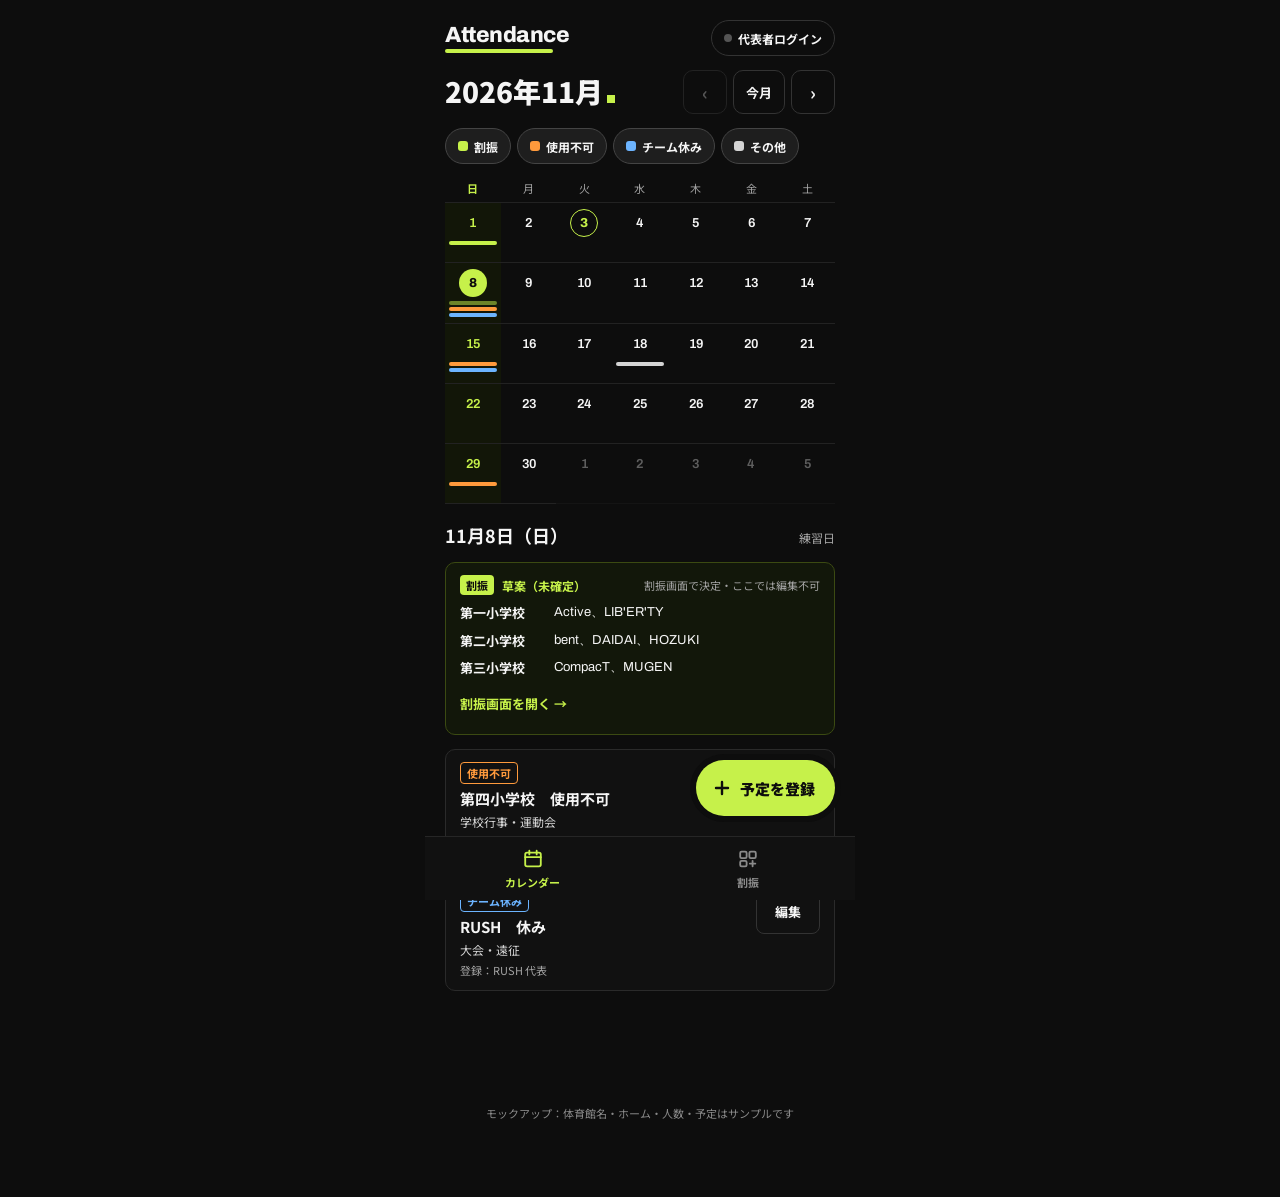
==== docs/index.html @ ad2230e7 "画面(docs/）の初版: カレンダー・割振をモックアップどおりに実装し、CSS/JS を分割 - index.html / assets/style.css / assets/app.js に分割 " ====
<!doctype html>
<html lang="ja">
<head>
<meta charset="utf-8">
<meta name="viewport" content="width=device-width, initial-scale=1, viewport-fit=cover">
<title>Attendance（カレンダー・割振）</title>
<link rel="preconnect" href="https://fonts.googleapis.com">
<link href="https://fonts.googleapis.com/css2?family=Archivo:wght@600;800&family=Noto+Sans+JP:wght@400;500;700;900&display=swap" rel="stylesheet">
<link rel="stylesheet" href="assets/style.css">
</head>
<body>
<div class="app" id="app"></div>

<script src="config.js"></script>
<script src="assets/app.js"></script>
</body>
</html>
---- docs/assets/style.css ----
:root{
    --bg:#0D0D0D; --ink:#F5F5F5; --sub:#D4D4D4; --muted:#A3A3A3; --dim:#8A8A8A; --line:#2A2A2A;
    --lime:#C6F14A; --lime-bg:#1A2008; --warn:#FF9A3C; --warn-soft:#FFB877; --warn-bg:#1C140B; --warn-line:#5C3A16;
    --blue:#6CB4FF; --grey:#D4D4D4;
    --tabbar:64px;
  }
  *{box-sizing:border-box}
  html,body{margin:0;background:var(--bg);color:var(--ink);font-family:'Noto Sans JP',sans-serif;-webkit-text-size-adjust:100%}
  body{display:flex;justify-content:center}
  button,input,select{font-family:inherit}
  button{-webkit-tap-highlight-color:transparent}
  .app{width:100%;max-width:430px;min-height:100vh;min-height:100dvh;position:relative;padding-bottom:calc(var(--tabbar) + env(safe-area-inset-bottom))}
  .en{font-family:'Archivo',sans-serif}

  /* header */
  .hdr{display:flex;align-items:center;justify-content:space-between;padding:20px 20px 0}
  .logo{display:flex;flex-direction:column;gap:2px}
  .logo b{font-family:'Archivo',sans-serif;font-weight:800;font-size:22px;letter-spacing:-.02em}
  .logo i{display:block;width:108px;height:4px;background:var(--lime);border-radius:2px}
  .who{display:flex;align-items:center;gap:6px;min-height:36px;padding:0 12px;border:1px solid #333;border-radius:18px;background:none;color:var(--ink);font-size:12px;font-weight:700;cursor:pointer}
  .who .dot{width:8px;height:8px;border-radius:50%;background:var(--lime)}
  .who.out .dot{background:#555}
  .pad{padding:14px 20px 24px;display:flex;flex-direction:column;gap:14px}
  h1{margin:0;font-size:28px;font-weight:900;line-height:1.2}
  h1::after{content:"";display:inline-block;width:8px;height:8px;background:var(--lime);margin-left:4px}
  .label{font-size:12px;color:var(--muted)}
  .toast{background:var(--lime-bg);border:1px solid var(--lime);border-radius:8px;padding:10px 12px;font-size:13px;color:var(--lime);font-weight:700}
  .notice{border:1px solid var(--line);border-radius:10px;padding:14px;font-size:13px;line-height:1.6;color:var(--sub);display:flex;flex-direction:column;gap:10px}

  /* tab bar */
  .tabbar{position:fixed;left:50%;transform:translateX(-50%);bottom:0;width:100%;max-width:430px;height:calc(var(--tabbar) + env(safe-area-inset-bottom));padding-bottom:env(safe-area-inset-bottom);background:#111;border-top:1px solid #262626;display:grid;grid-template-columns:1fr 1fr;z-index:5}
  .tab{background:none;border:0;color:var(--dim);display:flex;flex-direction:column;align-items:center;justify-content:center;gap:4px;font-size:11px;font-weight:700;cursor:pointer}
  .tab svg{width:22px;height:22px}
  .tab.on{color:var(--lime)}

  /* buttons */
  .btn{min-height:52px;border-radius:10px;font-weight:700;font-size:14px;cursor:pointer}
  .btn.primary{border:0;background:var(--lime);color:var(--bg);font-weight:900;font-size:15px}
  .btn.primary:disabled{background:#2A2A2A;color:#777;cursor:not-allowed}
  .btn.ghost{border:1px solid var(--ink);background:none;color:var(--ink)}
  .btn.quiet{border:1px solid #333;background:none;color:var(--sub)}
  .btn.danger{border:1px solid var(--warn);background:none;color:var(--warn)}
  .btn.danger-fill{border:0;background:var(--warn);color:var(--bg);font-weight:900}
  .row2{display:flex;gap:10px}
  .row2 .btn{flex:1}
  .bar{position:sticky;bottom:calc(var(--tabbar) + env(safe-area-inset-bottom));background:var(--bg);border-top:1px solid #262626;padding:12px 20px;display:flex;gap:10px;align-items:center;z-index:3}

  /* ===== calendar ===== */
  .monthrow{display:flex;align-items:center;justify-content:space-between}
  .navs{display:flex;gap:6px}
  .navs button{height:44px;min-width:44px;padding:0 12px;border:1px solid #333;border-radius:10px;background:none;color:var(--ink);font-size:13px;font-weight:700;cursor:pointer}
  .navs button.arrow{font-size:18px;padding:0}
  .navs button:disabled{border-color:#222;color:#555;cursor:not-allowed}
  .filters{display:flex;gap:6px;overflow-x:auto;padding-bottom:2px}
  .chip{flex:0 0 auto;display:flex;align-items:center;gap:6px;min-height:36px;padding:0 12px;border-radius:18px;font-size:12px;font-weight:700;cursor:pointer;background:#1E1E1E;border:1px solid #444;color:var(--ink)}
  .chip i{width:10px;height:10px;border-radius:3px}
  .chip.off{background:none;border:1px dashed #333;color:var(--dim)}
  .chip.off i{background:#444 !important}
  .wk{display:grid;grid-template-columns:repeat(7,minmax(0,1fr));text-align:center;font-size:11px;color:var(--muted)}
  .wk span:first-child{color:var(--lime);font-weight:700}
  .grid{display:grid;grid-template-columns:repeat(7,minmax(0,1fr));border-top:1px solid #222;margin-top:-8px}
  .day{display:flex;flex-direction:column;align-items:center;gap:4px;min-height:60px;padding:6px 0;border:0;border-bottom:1px solid #222;background:none;color:var(--ink);cursor:pointer}
  .day.sun{background:#121608}
  .day.out{opacity:.35}
  .day .n{display:flex;align-items:center;justify-content:center;width:28px;height:28px;border-radius:50%;font-family:'Archivo',sans-serif;font-size:13px;font-weight:600}
  .day.sun .n{color:var(--lime)}
  .day.today .n{border:1.5px solid var(--lime);color:var(--lime);font-weight:800}
  .day.sel .n{background:var(--lime);color:var(--bg);font-weight:800;border:0}
  .day .bars{display:flex;flex-direction:column;gap:2px;width:100%;padding:0 4px}
  .day .bars i{display:block;height:4px;border-radius:2px}
  .dayhd{display:flex;align-items:baseline;justify-content:space-between;padding-top:4px}
  .dayhd b{font-size:18px}
  .ev{border:1px solid var(--line);border-radius:10px;padding:12px 14px;background:#111;display:flex;gap:10px;align-items:flex-start}
  .ev .body{flex:1;min-width:0;display:flex;flex-direction:column;gap:4px}
  .ev .tag{align-self:flex-start;font-size:11px;font-weight:700;padding:2px 6px;border-radius:4px;border:1px solid}
  .ev .ttl{font-size:15px;font-weight:700}
  .ev .sb{font-size:12px;color:var(--sub)}
  .ev .by{font-size:11px;color:var(--muted)}
  .ev .edit{flex:0 0 auto;min-width:64px;min-height:44px;border:1px solid #333;border-radius:8px;background:none;color:var(--ink);font-size:13px;font-weight:700;cursor:pointer}
  .asg{border:1px solid #3B4A12;background:#12170A;border-radius:10px;padding:12px 14px;display:flex;flex-direction:column;gap:8px}
  .asg .hd{display:flex;align-items:center;gap:8px}
  .asg .hd .t{font-size:11px;font-weight:700;padding:2px 6px;border-radius:4px;background:var(--lime);color:var(--bg)}
  .asg .hd .s{font-size:12px;font-weight:700;color:var(--lime)}
  .asg .hd .r{margin-left:auto;font-size:11px;color:var(--muted)}
  .asg .ln{display:flex;gap:10px;font-size:13px;line-height:1.5}
  .asg .ln b{flex:0 0 84px}
  .link{align-self:flex-start;background:none;border:0;color:var(--lime);font-size:13px;font-weight:700;min-height:36px;padding:0;cursor:pointer}
  .empty{border:1px solid #222;border-radius:10px;padding:16px 14px;font-size:13px;color:var(--muted);text-align:center}
  .yet{border:1px dashed #3B4A12;border-radius:10px;padding:12px 14px;font-size:13px;color:var(--muted)}
  .fab{position:fixed;right:max(20px, calc(50% - 195px));bottom:calc(var(--tabbar) + 20px + env(safe-area-inset-bottom));height:56px;padding:0 20px 0 16px;border:0;border-radius:28px;background:var(--lime);color:var(--bg);display:flex;align-items:center;gap:8px;font-size:15px;font-weight:900;cursor:pointer;box-shadow:0 0 0 6px var(--bg);z-index:4}

  /* sheet & dialogs */
  .overlay{position:fixed;inset:0;background:rgba(0,0,0,.62);z-index:20;display:flex;justify-content:center}
  .overlay.center{align-items:center;padding:0 20px}
  .overlay.bottom{align-items:flex-end}
  .sheet{width:100%;max-width:430px;max-height:92vh;overflow-y:auto;background:#151515;border-radius:18px 18px 0 0;border-top:1px solid #2E2E2E;padding:10px 20px calc(24px + env(safe-area-inset-bottom));display:flex;flex-direction:column;gap:14px}
  .grab{align-self:center;width:40px;height:4px;border-radius:2px;background:#3A3A3A}
  .shd{display:flex;align-items:center;justify-content:space-between}
  .shd b{font-size:20px;font-weight:900}
  .x{width:44px;height:44px;border:0;background:none;color:var(--muted);font-size:22px;cursor:pointer}
  .seg3{display:grid;grid-template-columns:repeat(3,minmax(0,1fr));gap:6px}
  .seg3 button{min-height:44px;border-radius:8px;font-size:13px;font-weight:700;cursor:pointer;background:none;border:1px solid #333;color:var(--sub)}
  .suns{display:grid;grid-template-columns:repeat(4,minmax(0,1fr));gap:6px}
  .suns button{min-height:44px;border-radius:8px;font-family:'Archivo','Noto Sans JP',sans-serif;font-size:14px;font-weight:700;cursor:pointer;background:none;border:1px solid #333;color:var(--ink)}
  .suns button.on{background:var(--lime);border-color:var(--lime);color:var(--bg)}
  .fld{display:flex;flex-direction:column;gap:6px;font-size:12px;color:var(--muted)}
  .fld select,.fld input{min-height:48px;border:1px solid #333;border-radius:8px;background:var(--bg);color:var(--ink);padding:0 12px;font-size:16px;font-weight:500;color-scheme:dark}
  .hint{font-size:11px;line-height:1.5;color:var(--muted)}
  .hint.warn{color:var(--warn-soft)}
  .wbox{border:1px solid var(--warn-line);background:var(--warn-bg);border-radius:8px;padding:10px 12px;font-size:12px;line-height:1.6;color:var(--warn-soft)}
  .dialog{width:100%;max-width:390px;background:#161616;border:1px solid #333;border-radius:14px;padding:20px;display:flex;flex-direction:column;gap:14px}
  .dialog .q{font-size:18px;font-weight:900;line-height:1.5}
  .dialog .kicker{font-size:12px;font-weight:700;color:var(--warn)}
  .dialog .boxed{border:1px solid #2E2E2E;border-radius:8px;padding:12px;font-size:14px;line-height:1.6}
  .err{font-size:12px;color:var(--warn)}

  /* ===== assignment ===== */
  .gyms{display:flex;gap:8px;overflow-x:auto;padding-bottom:2px}
  .gym{flex:0 0 auto;min-width:88px;min-height:56px;padding:6px 12px;border-radius:10px;text-align:left;background:none;border:1px solid #333;color:var(--ink);cursor:pointer}
  .gym b{display:block;font-size:14px}
  .gym span{display:block;font-size:11px;margin-top:2px;color:var(--muted)}
  .gym.on{background:var(--lime);border-color:var(--lime);color:var(--bg)}
  .gym.on span{color:var(--bg)}
  .gym:disabled{border:1px dashed #3A3A3A;color:var(--dim);cursor:not-allowed}
  .gym:disabled span{color:var(--dim)}
  .cur{display:flex;align-items:center;justify-content:space-between;border:1px solid var(--line);border-radius:10px;padding:10px 14px}
  .cur .nm{font-size:16px;font-weight:700}
  .cur .s{font-size:11px;color:var(--muted)}
  .big{font-family:'Archivo',sans-serif;font-size:26px;font-weight:800}
  .teams{display:flex;flex-direction:column;gap:8px}
  .team{display:flex;align-items:center;gap:12px;width:100%;min-height:62px;padding:8px 14px;border-radius:10px;text-align:left;color:var(--ink);background:none;border:1px solid var(--line);cursor:pointer}
  .team.here{background:var(--lime-bg);border:1.5px solid var(--lime)}
  .team:disabled{cursor:default}
  .team.off{border-color:#1F1F1F;opacity:.55}
  .bd{width:30px;height:30px;display:flex;align-items:center;justify-content:center;font-family:'Archivo',sans-serif;font-size:13px;flex-shrink:0;border:1.5px solid var(--ink)}
  .team.here .bd{background:var(--lime);border-color:var(--lime);color:var(--bg)}
  .tinfo{display:flex;flex-direction:column;align-items:flex-start;gap:3px;flex:1;min-width:0}
  .tname{display:flex;align-items:center;gap:6px;font-family:'Archivo',sans-serif;font-weight:600;font-size:16px}
  .home{font-family:'Noto Sans JP',sans-serif;font-size:10px;font-weight:700;padding:1px 5px;border-radius:4px;background:var(--ink);color:var(--bg)}
  .st{font-size:11px;color:var(--muted)}
  .st.lime{color:var(--lime)} .st.warn{color:var(--warn)} .st.blue{color:var(--blue)}
  .num{display:flex;align-items:baseline;gap:2px}
  .num b{font-family:'Archivo',sans-serif;font-size:22px;font-weight:800}
  .num b.short{color:var(--warn)}
  .num span{font-size:11px;color:var(--muted)}
  .left{flex:1;font-size:12px;font-weight:700}
  .left.warn{color:var(--warn)} .left.ok{color:var(--lime)}
  .grid2{display:grid;grid-template-columns:repeat(2,minmax(0,1fr));gap:8px}
  .box{border:1px solid #2E2E2E;border-radius:8px;padding:10px 12px}
  .box.to{border-color:var(--lime)}
  .box .k{font-size:11px;color:var(--muted)}
  .box .v{font-family:'Archivo',sans-serif;font-size:18px;font-weight:800}
  .warnbox{border:1px solid var(--warn-line);background:var(--warn-bg);border-radius:8px;padding:12px 14px;display:flex;flex-direction:column;gap:6px;font-size:13px;line-height:1.5}
  .warnbox div{display:flex;gap:8px}
  .warnbox div::before{content:"!";color:var(--warn);font-weight:700}
  .card{border:1px solid var(--line);border-radius:10px;padding:14px 16px}
  .card .hd{display:flex;align-items:baseline;justify-content:space-between;padding-bottom:8px;border-bottom:1px solid #262626}
  .card .hd b{font-size:17px}
  .card .t{display:flex;align-items:center;gap:10px;min-height:40px}
  .card .t .bd{width:26px;height:26px;font-size:12px}
  .card .t .n{margin-left:auto;font-family:'Archivo',sans-serif;font-size:15px}
  .card .t .n.short{color:var(--warn)}
  .card .none{font-size:13px;color:var(--muted);padding-top:10px}
  .plain{display:flex;justify-content:space-between;gap:12px;border:1px solid #222;border-radius:8px;padding:12px 14px;font-size:13px;color:var(--muted)}
  .done{display:flex;align-items:center;gap:10px;font-size:14px;font-weight:700;color:var(--lime)}
  .done i{width:28px;height:28px;border-radius:50%;background:var(--lime);display:flex;align-items:center;justify-content:center}
  .bubble{background:#F2F4F0;color:#1A1A1A;border-radius:14px;padding:16px;font-size:14px;line-height:1.75;white-space:pre-wrap;word-break:break-word}
  .mock-note{font-size:11px;color:var(--dim);text-align:center;padding:4px 20px 12px}
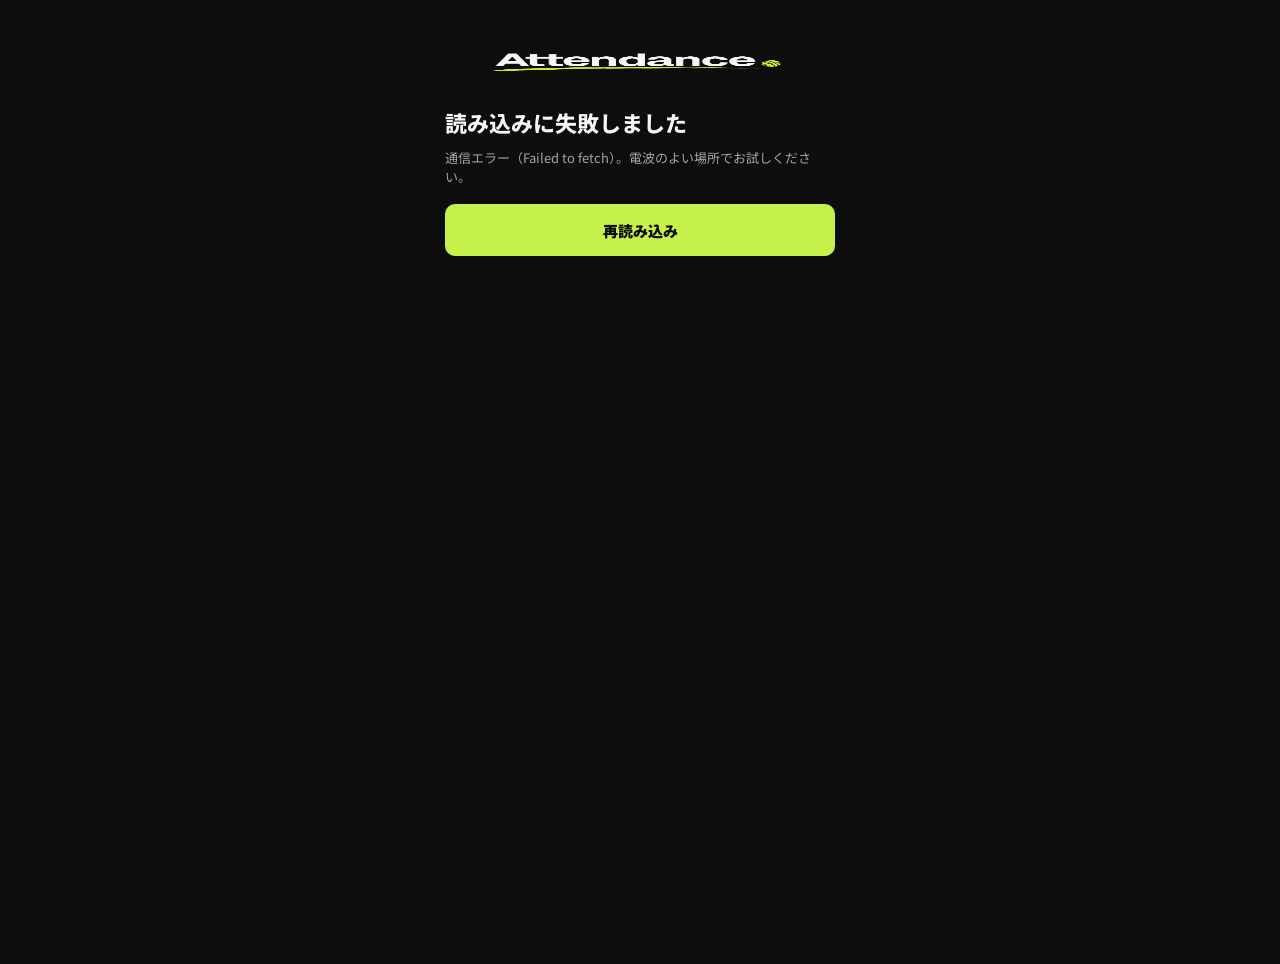
==== commit 03de55dd: "実データ接続（getBootstrap）とロゴ・名称の反映 - サンプルの捏造メンバー/体育館/予定を全廃し、getBootstrap の実データで表示   （メンバー名簿・今週の割振・出欠・体育館名" ====
--- a/docs/index.html
+++ b/docs/index.html
@@ -3,7 +3,9 @@
 <head>
 <meta charset="utf-8">
 <meta name="viewport" content="width=device-width, initial-scale=1, viewport-fit=cover">
-<title>Attendance（カレンダー・割振）</title>
+<title>Attendance.</title>
+<link rel="icon" href="assets/favicon.png">
+<link rel="apple-touch-icon" href="assets/favicon.png">
 <link rel="preconnect" href="https://fonts.googleapis.com">
 <link href="https://fonts.googleapis.com/css2?family=Archivo:wght@600;800&family=Noto+Sans+JP:wght@400;500;700;900&display=swap" rel="stylesheet">
 <link rel="stylesheet" href="assets/style.css">
@@ -12,6 +14,7 @@
 <div class="app" id="app"></div>
 
 <script src="config.js"></script>
+<script src="assets/api.js"></script>
 <script src="assets/app.js"></script>
 </body>
 </html>
--- a/docs/assets/style.css
+++ b/docs/assets/style.css
@@ -13,7 +13,9 @@
   .en{font-family:'Archivo',sans-serif}
 
   /* header */
-  .hdr{display:flex;align-items:center;justify-content:space-between;padding:20px 20px 0}
+  .hdr{display:flex;align-items:center;justify-content:space-between;padding:18px 20px 0;gap:12px}
+  .logo-img{height:26px;width:auto;display:block;flex-shrink:0;mix-blend-mode:lighten}
+  .elogo-img{height:34px;width:auto;display:block;margin-bottom:18px;mix-blend-mode:lighten}
   .logo{display:flex;flex-direction:column;gap:2px}
   .logo b{font-family:'Archivo',sans-serif;font-weight:800;font-size:22px;letter-spacing:-.02em}
   .logo i{display:block;width:108px;height:4px;background:var(--lime);border-radius:2px}
@@ -28,7 +30,7 @@
   .notice{border:1px solid var(--line);border-radius:10px;padding:14px;font-size:13px;line-height:1.6;color:var(--sub);display:flex;flex-direction:column;gap:10px}
 
   /* tab bar */
-  .tabbar{position:fixed;left:50%;transform:translateX(-50%);bottom:0;width:100%;max-width:430px;height:calc(var(--tabbar) + env(safe-area-inset-bottom));padding-bottom:env(safe-area-inset-bottom);background:#111;border-top:1px solid #262626;display:grid;grid-template-columns:1fr 1fr;z-index:5}
+  .tabbar{position:fixed;left:50%;transform:translateX(-50%);bottom:0;width:100%;max-width:430px;height:calc(var(--tabbar) + env(safe-area-inset-bottom));padding-bottom:env(safe-area-inset-bottom);background:#111;border-top:1px solid #262626;display:grid;grid-template-columns:repeat(4,minmax(0,1fr));z-index:5}
   .tab{background:none;border:0;color:var(--dim);display:flex;flex-direction:column;align-items:center;justify-content:center;gap:4px;font-size:11px;font-weight:700;cursor:pointer}
   .tab svg{width:22px;height:22px}
   .tab.on{color:var(--lime)}
@@ -146,6 +148,7 @@
   .left{flex:1;font-size:12px;font-weight:700}
   .left.warn{color:var(--warn)} .left.ok{color:var(--lime)}
   .grid2{display:grid;grid-template-columns:repeat(2,minmax(0,1fr));gap:8px}
+  .grid3{display:grid;grid-template-columns:repeat(3,minmax(0,1fr));gap:8px}
   .box{border:1px solid #2E2E2E;border-radius:8px;padding:10px 12px}
   .box.to{border-color:var(--lime)}
   .box .k{font-size:11px;color:var(--muted)}
@@ -165,4 +168,28 @@
   .done{display:flex;align-items:center;gap:10px;font-size:14px;font-weight:700;color:var(--lime)}
   .done i{width:28px;height:28px;border-radius:50%;background:var(--lime);display:flex;align-items:center;justify-content:center}
   .bubble{background:#F2F4F0;color:#1A1A1A;border-radius:14px;padding:16px;font-size:14px;line-height:1.75;white-space:pre-wrap;word-break:break-word}
-  .mock-note{font-size:11px;color:var(--dim);text-align:center;padding:4px 20px 12px}+  .mock-note{font-size:11px;color:var(--dim);text-align:center;padding:4px 20px 12px}
+
+  /* ホーム・出欠・管理メニュー */
+  .hero{display:flex;flex-direction:column;gap:2px}
+  .kv{display:flex;justify-content:space-between;gap:12px;align-items:baseline;padding:9px 0;border-bottom:1px solid #222;font-size:14px;color:var(--sub)}
+  .kv:last-child{border-bottom:0}
+  .kv .v{font-weight:700;color:var(--ink);text-align:right}
+  .menu{display:flex;flex-direction:column;gap:10px}
+  .mi{display:flex;align-items:center;justify-content:space-between;gap:12px;width:100%;text-align:left;border:1px solid var(--line);border-radius:10px;padding:16px;background:#111;color:var(--ink);cursor:pointer}
+  .mi:disabled{opacity:.5;cursor:default}
+  .mi b{font-size:15px;font-weight:700;display:block}
+  .mi .sub{font-size:12px;color:var(--muted);margin-top:3px;display:block}
+  .mi .cv{color:var(--dim);font-size:16px;flex-shrink:0}
+
+  /* 入口（チーム・メンバー選択） */
+  .entry{padding:44px 20px calc(40px + env(safe-area-inset-bottom));display:flex;flex-direction:column;gap:10px;min-height:100dvh}
+  .elogo{display:flex;flex-direction:column;gap:3px;margin-bottom:18px}
+  .elogo b{font-size:30px;font-weight:800;line-height:1}
+  .elogo i{display:block;width:118px;height:4px;border-radius:2px;background:var(--lime)}
+  .etitle{font-size:22px;font-weight:800}
+  .esub{font-size:13px;color:var(--muted);margin-bottom:8px}
+  .pk{display:flex;align-items:center;gap:12px;width:100%;text-align:left;border:1px solid var(--line);border-radius:10px;padding:16px;background:#111;color:var(--ink);cursor:pointer}
+  .pk .bd{width:30px;height:30px;display:flex;align-items:center;justify-content:center;font-family:'Archivo',sans-serif;font-size:13px;flex-shrink:0;border:1.5px solid var(--ink)}
+  .pkname{flex:1;font-size:16px;font-weight:700}
+  .pk .cv{color:var(--dim);font-size:18px;flex-shrink:0}
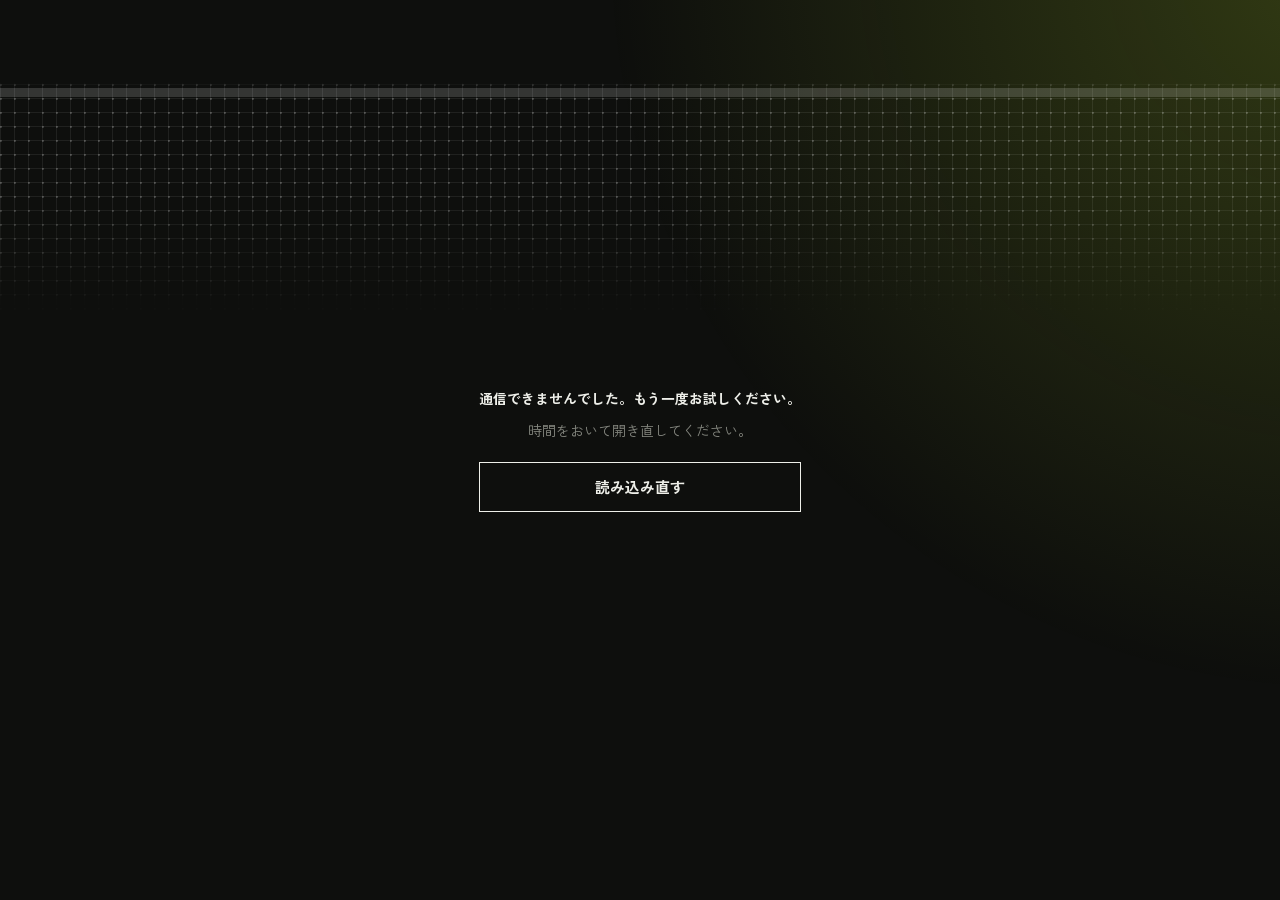
==== commit 7484b27b: "入口フロントを本体（src/app.html）の忠実移植に差し替え - docs/assets/app.js: src/app.html を複製し call() を fetch 版に、ロゴ参照を画像に" ====
--- a/docs/index.html
+++ b/docs/index.html
@@ -1,4 +1,4 @@
-<!doctype html>
+<!DOCTYPE html>
 <html lang="ja">
 <head>
 <meta charset="utf-8">
@@ -7,14 +7,19 @@
 <link rel="icon" href="assets/favicon.png">
 <link rel="apple-touch-icon" href="assets/favicon.png">
 <link rel="preconnect" href="https://fonts.googleapis.com">
-<link href="https://fonts.googleapis.com/css2?family=Archivo:wght@600;800&family=Noto+Sans+JP:wght@400;500;700;900&display=swap" rel="stylesheet">
+<link rel="stylesheet" href="https://fonts.googleapis.com/css2?family=Geist:wght@400;500;600;700&family=Geist+Mono:wght@400;500;600&family=Zen+Kaku+Gothic+New:wght@400;500;700;900&display=swap">
 <link rel="stylesheet" href="assets/style.css">
 </head>
 <body>
-<div class="app" id="app"></div>
-
+<div class="bg-glow"></div>
+<div class="bg-net"></div>
+<div id="busy" class="busy" hidden></div>
+<div id="app" class="app">
+  <div class="splash">読み込み中…</div>
+</div>
+<div id="overlay"></div>
+<div id="toast"></div>
 <script src="config.js"></script>
-<script src="assets/api.js"></script>
 <script src="assets/app.js"></script>
 </body>
 </html>
--- a/docs/assets/style.css
+++ b/docs/assets/style.css
@@ -1,195 +1,301 @@
-  :root{
-    --bg:#0D0D0D; --ink:#F5F5F5; --sub:#D4D4D4; --muted:#A3A3A3; --dim:#8A8A8A; --line:#2A2A2A;
-    --lime:#C6F14A; --lime-bg:#1A2008; --warn:#FF9A3C; --warn-soft:#FFB877; --warn-bg:#1C140B; --warn-line:#5C3A16;
-    --blue:#6CB4FF; --grey:#D4D4D4;
-    --tabbar:64px;
-  }
-  *{box-sizing:border-box}
-  html,body{margin:0;background:var(--bg);color:var(--ink);font-family:'Noto Sans JP',sans-serif;-webkit-text-size-adjust:100%}
-  body{display:flex;justify-content:center}
-  button,input,select{font-family:inherit}
-  button{-webkit-tap-highlight-color:transparent}
-  .app{width:100%;max-width:430px;min-height:100vh;min-height:100dvh;position:relative;padding-bottom:calc(var(--tabbar) + env(safe-area-inset-bottom))}
-  .en{font-family:'Archivo',sans-serif}
-
-  /* header */
-  .hdr{display:flex;align-items:center;justify-content:space-between;padding:18px 20px 0;gap:12px}
-  .logo-img{height:26px;width:auto;display:block;flex-shrink:0;mix-blend-mode:lighten}
-  .elogo-img{height:34px;width:auto;display:block;margin-bottom:18px;mix-blend-mode:lighten}
-  .logo{display:flex;flex-direction:column;gap:2px}
-  .logo b{font-family:'Archivo',sans-serif;font-weight:800;font-size:22px;letter-spacing:-.02em}
-  .logo i{display:block;width:108px;height:4px;background:var(--lime);border-radius:2px}
-  .who{display:flex;align-items:center;gap:6px;min-height:36px;padding:0 12px;border:1px solid #333;border-radius:18px;background:none;color:var(--ink);font-size:12px;font-weight:700;cursor:pointer}
-  .who .dot{width:8px;height:8px;border-radius:50%;background:var(--lime)}
-  .who.out .dot{background:#555}
-  .pad{padding:14px 20px 24px;display:flex;flex-direction:column;gap:14px}
-  h1{margin:0;font-size:28px;font-weight:900;line-height:1.2}
-  h1::after{content:"";display:inline-block;width:8px;height:8px;background:var(--lime);margin-left:4px}
-  .label{font-size:12px;color:var(--muted)}
-  .toast{background:var(--lime-bg);border:1px solid var(--lime);border-radius:8px;padding:10px 12px;font-size:13px;color:var(--lime);font-weight:700}
-  .notice{border:1px solid var(--line);border-radius:10px;padding:14px;font-size:13px;line-height:1.6;color:var(--sub);display:flex;flex-direction:column;gap:10px}
-
-  /* tab bar */
-  .tabbar{position:fixed;left:50%;transform:translateX(-50%);bottom:0;width:100%;max-width:430px;height:calc(var(--tabbar) + env(safe-area-inset-bottom));padding-bottom:env(safe-area-inset-bottom);background:#111;border-top:1px solid #262626;display:grid;grid-template-columns:repeat(4,minmax(0,1fr));z-index:5}
-  .tab{background:none;border:0;color:var(--dim);display:flex;flex-direction:column;align-items:center;justify-content:center;gap:4px;font-size:11px;font-weight:700;cursor:pointer}
-  .tab svg{width:22px;height:22px}
-  .tab.on{color:var(--lime)}
-
-  /* buttons */
-  .btn{min-height:52px;border-radius:10px;font-weight:700;font-size:14px;cursor:pointer}
-  .btn.primary{border:0;background:var(--lime);color:var(--bg);font-weight:900;font-size:15px}
-  .btn.primary:disabled{background:#2A2A2A;color:#777;cursor:not-allowed}
-  .btn.ghost{border:1px solid var(--ink);background:none;color:var(--ink)}
-  .btn.quiet{border:1px solid #333;background:none;color:var(--sub)}
-  .btn.danger{border:1px solid var(--warn);background:none;color:var(--warn)}
-  .btn.danger-fill{border:0;background:var(--warn);color:var(--bg);font-weight:900}
-  .row2{display:flex;gap:10px}
-  .row2 .btn{flex:1}
-  .bar{position:sticky;bottom:calc(var(--tabbar) + env(safe-area-inset-bottom));background:var(--bg);border-top:1px solid #262626;padding:12px 20px;display:flex;gap:10px;align-items:center;z-index:3}
-
-  /* ===== calendar ===== */
-  .monthrow{display:flex;align-items:center;justify-content:space-between}
-  .navs{display:flex;gap:6px}
-  .navs button{height:44px;min-width:44px;padding:0 12px;border:1px solid #333;border-radius:10px;background:none;color:var(--ink);font-size:13px;font-weight:700;cursor:pointer}
-  .navs button.arrow{font-size:18px;padding:0}
-  .navs button:disabled{border-color:#222;color:#555;cursor:not-allowed}
-  .filters{display:flex;gap:6px;overflow-x:auto;padding-bottom:2px}
-  .chip{flex:0 0 auto;display:flex;align-items:center;gap:6px;min-height:36px;padding:0 12px;border-radius:18px;font-size:12px;font-weight:700;cursor:pointer;background:#1E1E1E;border:1px solid #444;color:var(--ink)}
-  .chip i{width:10px;height:10px;border-radius:3px}
-  .chip.off{background:none;border:1px dashed #333;color:var(--dim)}
-  .chip.off i{background:#444 !important}
-  .wk{display:grid;grid-template-columns:repeat(7,minmax(0,1fr));text-align:center;font-size:11px;color:var(--muted)}
-  .wk span:first-child{color:var(--lime);font-weight:700}
-  .grid{display:grid;grid-template-columns:repeat(7,minmax(0,1fr));border-top:1px solid #222;margin-top:-8px}
-  .day{display:flex;flex-direction:column;align-items:center;gap:4px;min-height:60px;padding:6px 0;border:0;border-bottom:1px solid #222;background:none;color:var(--ink);cursor:pointer}
-  .day.sun{background:#121608}
-  .day.out{opacity:.35}
-  .day .n{display:flex;align-items:center;justify-content:center;width:28px;height:28px;border-radius:50%;font-family:'Archivo',sans-serif;font-size:13px;font-weight:600}
-  .day.sun .n{color:var(--lime)}
-  .day.today .n{border:1.5px solid var(--lime);color:var(--lime);font-weight:800}
-  .day.sel .n{background:var(--lime);color:var(--bg);font-weight:800;border:0}
-  .day .bars{display:flex;flex-direction:column;gap:2px;width:100%;padding:0 4px}
-  .day .bars i{display:block;height:4px;border-radius:2px}
-  .dayhd{display:flex;align-items:baseline;justify-content:space-between;padding-top:4px}
-  .dayhd b{font-size:18px}
-  .ev{border:1px solid var(--line);border-radius:10px;padding:12px 14px;background:#111;display:flex;gap:10px;align-items:flex-start}
-  .ev .body{flex:1;min-width:0;display:flex;flex-direction:column;gap:4px}
-  .ev .tag{align-self:flex-start;font-size:11px;font-weight:700;padding:2px 6px;border-radius:4px;border:1px solid}
-  .ev .ttl{font-size:15px;font-weight:700}
-  .ev .sb{font-size:12px;color:var(--sub)}
-  .ev .by{font-size:11px;color:var(--muted)}
-  .ev .edit{flex:0 0 auto;min-width:64px;min-height:44px;border:1px solid #333;border-radius:8px;background:none;color:var(--ink);font-size:13px;font-weight:700;cursor:pointer}
-  .asg{border:1px solid #3B4A12;background:#12170A;border-radius:10px;padding:12px 14px;display:flex;flex-direction:column;gap:8px}
-  .asg .hd{display:flex;align-items:center;gap:8px}
-  .asg .hd .t{font-size:11px;font-weight:700;padding:2px 6px;border-radius:4px;background:var(--lime);color:var(--bg)}
-  .asg .hd .s{font-size:12px;font-weight:700;color:var(--lime)}
-  .asg .hd .r{margin-left:auto;font-size:11px;color:var(--muted)}
-  .asg .ln{display:flex;gap:10px;font-size:13px;line-height:1.5}
-  .asg .ln b{flex:0 0 84px}
-  .link{align-self:flex-start;background:none;border:0;color:var(--lime);font-size:13px;font-weight:700;min-height:36px;padding:0;cursor:pointer}
-  .empty{border:1px solid #222;border-radius:10px;padding:16px 14px;font-size:13px;color:var(--muted);text-align:center}
-  .yet{border:1px dashed #3B4A12;border-radius:10px;padding:12px 14px;font-size:13px;color:var(--muted)}
-  .fab{position:fixed;right:max(20px, calc(50% - 195px));bottom:calc(var(--tabbar) + 20px + env(safe-area-inset-bottom));height:56px;padding:0 20px 0 16px;border:0;border-radius:28px;background:var(--lime);color:var(--bg);display:flex;align-items:center;gap:8px;font-size:15px;font-weight:900;cursor:pointer;box-shadow:0 0 0 6px var(--bg);z-index:4}
-
-  /* sheet & dialogs */
-  .overlay{position:fixed;inset:0;background:rgba(0,0,0,.62);z-index:20;display:flex;justify-content:center}
-  .overlay.center{align-items:center;padding:0 20px}
-  .overlay.bottom{align-items:flex-end}
-  .sheet{width:100%;max-width:430px;max-height:92vh;overflow-y:auto;background:#151515;border-radius:18px 18px 0 0;border-top:1px solid #2E2E2E;padding:10px 20px calc(24px + env(safe-area-inset-bottom));display:flex;flex-direction:column;gap:14px}
-  .grab{align-self:center;width:40px;height:4px;border-radius:2px;background:#3A3A3A}
-  .shd{display:flex;align-items:center;justify-content:space-between}
-  .shd b{font-size:20px;font-weight:900}
-  .x{width:44px;height:44px;border:0;background:none;color:var(--muted);font-size:22px;cursor:pointer}
-  .seg3{display:grid;grid-template-columns:repeat(3,minmax(0,1fr));gap:6px}
-  .seg3 button{min-height:44px;border-radius:8px;font-size:13px;font-weight:700;cursor:pointer;background:none;border:1px solid #333;color:var(--sub)}
-  .suns{display:grid;grid-template-columns:repeat(4,minmax(0,1fr));gap:6px}
-  .suns button{min-height:44px;border-radius:8px;font-family:'Archivo','Noto Sans JP',sans-serif;font-size:14px;font-weight:700;cursor:pointer;background:none;border:1px solid #333;color:var(--ink)}
-  .suns button.on{background:var(--lime);border-color:var(--lime);color:var(--bg)}
-  .fld{display:flex;flex-direction:column;gap:6px;font-size:12px;color:var(--muted)}
-  .fld select,.fld input{min-height:48px;border:1px solid #333;border-radius:8px;background:var(--bg);color:var(--ink);padding:0 12px;font-size:16px;font-weight:500;color-scheme:dark}
-  .hint{font-size:11px;line-height:1.5;color:var(--muted)}
-  .hint.warn{color:var(--warn-soft)}
-  .wbox{border:1px solid var(--warn-line);background:var(--warn-bg);border-radius:8px;padding:10px 12px;font-size:12px;line-height:1.6;color:var(--warn-soft)}
-  .dialog{width:100%;max-width:390px;background:#161616;border:1px solid #333;border-radius:14px;padding:20px;display:flex;flex-direction:column;gap:14px}
-  .dialog .q{font-size:18px;font-weight:900;line-height:1.5}
-  .dialog .kicker{font-size:12px;font-weight:700;color:var(--warn)}
-  .dialog .boxed{border:1px solid #2E2E2E;border-radius:8px;padding:12px;font-size:14px;line-height:1.6}
-  .err{font-size:12px;color:var(--warn)}
-
-  /* ===== assignment ===== */
-  .gyms{display:flex;gap:8px;overflow-x:auto;padding-bottom:2px}
-  .gym{flex:0 0 auto;min-width:88px;min-height:56px;padding:6px 12px;border-radius:10px;text-align:left;background:none;border:1px solid #333;color:var(--ink);cursor:pointer}
-  .gym b{display:block;font-size:14px}
-  .gym span{display:block;font-size:11px;margin-top:2px;color:var(--muted)}
-  .gym.on{background:var(--lime);border-color:var(--lime);color:var(--bg)}
-  .gym.on span{color:var(--bg)}
-  .gym:disabled{border:1px dashed #3A3A3A;color:var(--dim);cursor:not-allowed}
-  .gym:disabled span{color:var(--dim)}
-  .cur{display:flex;align-items:center;justify-content:space-between;border:1px solid var(--line);border-radius:10px;padding:10px 14px}
-  .cur .nm{font-size:16px;font-weight:700}
-  .cur .s{font-size:11px;color:var(--muted)}
-  .big{font-family:'Archivo',sans-serif;font-size:26px;font-weight:800}
-  .teams{display:flex;flex-direction:column;gap:8px}
-  .team{display:flex;align-items:center;gap:12px;width:100%;min-height:62px;padding:8px 14px;border-radius:10px;text-align:left;color:var(--ink);background:none;border:1px solid var(--line);cursor:pointer}
-  .team.here{background:var(--lime-bg);border:1.5px solid var(--lime)}
-  .team:disabled{cursor:default}
-  .team.off{border-color:#1F1F1F;opacity:.55}
-  .bd{width:30px;height:30px;display:flex;align-items:center;justify-content:center;font-family:'Archivo',sans-serif;font-size:13px;flex-shrink:0;border:1.5px solid var(--ink)}
-  .team.here .bd{background:var(--lime);border-color:var(--lime);color:var(--bg)}
-  .tinfo{display:flex;flex-direction:column;align-items:flex-start;gap:3px;flex:1;min-width:0}
-  .tname{display:flex;align-items:center;gap:6px;font-family:'Archivo',sans-serif;font-weight:600;font-size:16px}
-  .home{font-family:'Noto Sans JP',sans-serif;font-size:10px;font-weight:700;padding:1px 5px;border-radius:4px;background:var(--ink);color:var(--bg)}
-  .st{font-size:11px;color:var(--muted)}
-  .st.lime{color:var(--lime)} .st.warn{color:var(--warn)} .st.blue{color:var(--blue)}
-  .num{display:flex;align-items:baseline;gap:2px}
-  .num b{font-family:'Archivo',sans-serif;font-size:22px;font-weight:800}
-  .num b.short{color:var(--warn)}
-  .num span{font-size:11px;color:var(--muted)}
-  .left{flex:1;font-size:12px;font-weight:700}
-  .left.warn{color:var(--warn)} .left.ok{color:var(--lime)}
-  .grid2{display:grid;grid-template-columns:repeat(2,minmax(0,1fr));gap:8px}
-  .grid3{display:grid;grid-template-columns:repeat(3,minmax(0,1fr));gap:8px}
-  .box{border:1px solid #2E2E2E;border-radius:8px;padding:10px 12px}
-  .box.to{border-color:var(--lime)}
-  .box .k{font-size:11px;color:var(--muted)}
-  .box .v{font-family:'Archivo',sans-serif;font-size:18px;font-weight:800}
-  .warnbox{border:1px solid var(--warn-line);background:var(--warn-bg);border-radius:8px;padding:12px 14px;display:flex;flex-direction:column;gap:6px;font-size:13px;line-height:1.5}
-  .warnbox div{display:flex;gap:8px}
-  .warnbox div::before{content:"!";color:var(--warn);font-weight:700}
-  .card{border:1px solid var(--line);border-radius:10px;padding:14px 16px}
-  .card .hd{display:flex;align-items:baseline;justify-content:space-between;padding-bottom:8px;border-bottom:1px solid #262626}
-  .card .hd b{font-size:17px}
-  .card .t{display:flex;align-items:center;gap:10px;min-height:40px}
-  .card .t .bd{width:26px;height:26px;font-size:12px}
-  .card .t .n{margin-left:auto;font-family:'Archivo',sans-serif;font-size:15px}
-  .card .t .n.short{color:var(--warn)}
-  .card .none{font-size:13px;color:var(--muted);padding-top:10px}
-  .plain{display:flex;justify-content:space-between;gap:12px;border:1px solid #222;border-radius:8px;padding:12px 14px;font-size:13px;color:var(--muted)}
-  .done{display:flex;align-items:center;gap:10px;font-size:14px;font-weight:700;color:var(--lime)}
-  .done i{width:28px;height:28px;border-radius:50%;background:var(--lime);display:flex;align-items:center;justify-content:center}
-  .bubble{background:#F2F4F0;color:#1A1A1A;border-radius:14px;padding:16px;font-size:14px;line-height:1.75;white-space:pre-wrap;word-break:break-word}
-  .mock-note{font-size:11px;color:var(--dim);text-align:center;padding:4px 20px 12px}
-
-  /* ホーム・出欠・管理メニュー */
-  .hero{display:flex;flex-direction:column;gap:2px}
-  .kv{display:flex;justify-content:space-between;gap:12px;align-items:baseline;padding:9px 0;border-bottom:1px solid #222;font-size:14px;color:var(--sub)}
-  .kv:last-child{border-bottom:0}
-  .kv .v{font-weight:700;color:var(--ink);text-align:right}
-  .menu{display:flex;flex-direction:column;gap:10px}
-  .mi{display:flex;align-items:center;justify-content:space-between;gap:12px;width:100%;text-align:left;border:1px solid var(--line);border-radius:10px;padding:16px;background:#111;color:var(--ink);cursor:pointer}
-  .mi:disabled{opacity:.5;cursor:default}
-  .mi b{font-size:15px;font-weight:700;display:block}
-  .mi .sub{font-size:12px;color:var(--muted);margin-top:3px;display:block}
-  .mi .cv{color:var(--dim);font-size:16px;flex-shrink:0}
-
-  /* 入口（チーム・メンバー選択） */
-  .entry{padding:44px 20px calc(40px + env(safe-area-inset-bottom));display:flex;flex-direction:column;gap:10px;min-height:100dvh}
-  .elogo{display:flex;flex-direction:column;gap:3px;margin-bottom:18px}
-  .elogo b{font-size:30px;font-weight:800;line-height:1}
-  .elogo i{display:block;width:118px;height:4px;border-radius:2px;background:var(--lime)}
-  .etitle{font-size:22px;font-weight:800}
-  .esub{font-size:13px;color:var(--muted);margin-bottom:8px}
-  .pk{display:flex;align-items:center;gap:12px;width:100%;text-align:left;border:1px solid var(--line);border-radius:10px;padding:16px;background:#111;color:var(--ink);cursor:pointer}
-  .pk .bd{width:30px;height:30px;display:flex;align-items:center;justify-content:center;font-family:'Archivo',sans-serif;font-size:13px;flex-shrink:0;border:1.5px solid var(--ink)}
-  .pkname{flex:1;font-size:16px;font-weight:700}
-  .pk .cv{color:var(--dim);font-size:18px;flex-shrink:0}+/* デザイントークン(README の確定デザイン 7a) */
+:root{--bg:#0e0f0d;--sf:#1b1c19;--tx:#eeefe9;--mute:#868880;--rule:#272824;--acc:#c8f031;--onacc:#0e0f0d;
+  --sans:'Geist','Zen Kaku Gothic New',sans-serif;--mono:'Geist Mono',monospace}
+*{box-sizing:border-box;border-radius:0;scrollbar-width:none;-webkit-tap-highlight-color:transparent}
+*::-webkit-scrollbar{display:none}
+html,body{height:100%;margin:0;color:var(--tx);font-family:var(--sans);-webkit-font-smoothing:antialiased}
+/* 背景色は html に置く。body に塗ると z-index:-1 の背景模様が隠れる */
+html{background:var(--bg)}
+body{background:transparent}
+button{font-family:inherit;color:inherit;background:none;border:none;padding:0;cursor:pointer}
+button:disabled{cursor:default}
+a{color:inherit}
+.acc{color:var(--acc)}
+.mono{font-family:var(--mono)}
+.mute{color:var(--mute)}
+
+/* 背景模様 */
+.bg-glow,.bg-net{position:fixed;inset:0;z-index:-1;pointer-events:none}
+.bg-glow{background:radial-gradient(circle at 105% -5%,rgba(200,240,49,.2),transparent 45%)}
+.bg-net{background:linear-gradient(180deg,transparent 88px,rgba(255,255,255,.16) 88px 97px,transparent 97px) no-repeat,radial-gradient(circle at .5px .5px,rgba(255,255,255,.2) 1.3px,transparent 1.8px) 0 0/14px 14px,linear-gradient(90deg,rgba(255,255,255,.08) 1px,transparent 1px) 0 0/14px 14px,linear-gradient(180deg,rgba(255,255,255,.08) 1px,transparent 1px) 0 0/14px 14px;
+  -webkit-mask-image:linear-gradient(180deg,transparent 82px,#000 88px,#000 194px,transparent 314px);mask-image:linear-gradient(180deg,transparent 82px,#000 88px,#000 194px,transparent 314px)}
+
+/* 全体レイアウト */
+.app{height:100dvh;max-width:520px;margin:0 auto;display:flex;flex-direction:column;overflow:hidden}
+.splash{margin:auto;font-family:var(--mono);font-size:12px;color:var(--mute)}
+.head{flex:none;display:flex;align-items:center;gap:12px;height:48px;padding:0 22px}
+.head img{height:26px;width:auto;display:block}
+.back{font-family:var(--mono);font-size:12px;height:44px}
+.spacer{margin-left:auto}
+.chip{flex:none;white-space:nowrap;display:flex;align-items:center;gap:8px;height:32px;padding:0 10px 0 4px;border:1px solid var(--rule);font-size:13px;font-weight:600}
+.chip b{font-family:var(--mono);font-size:11px;font-weight:400;width:22px;height:22px;background:var(--acc);color:var(--onacc);display:grid;place-items:center}
+.main{flex:1;overflow-y:auto;padding:0 22px 32px}
+.tabs{flex:none;display:grid;grid-template-columns:repeat(4,1fr);padding:0 12px 20px;border-top:1px solid var(--rule)}
+.tab{height:56px;border-top:2px solid transparent;margin-top:-1px;color:var(--mute);font-size:12px;font-weight:600;display:flex;flex-direction:column;align-items:center;justify-content:center;gap:2px}
+.tab span{font-family:var(--mono);font-size:10px;opacity:.6}
+.tab.on{color:var(--tx);border-top-color:var(--acc)}
+.busy{position:fixed;top:0;left:0;right:0;height:2px;background:var(--acc);z-index:30;animation:busy 1s ease-in-out infinite alternate}
+.busy[hidden]{display:none}
+@keyframes busy{from{opacity:.25}to{opacity:1}}
+
+/* 共通部品 */
+.title{font-size:40px;font-weight:700;letter-spacing:-.04em}
+.title-sm{font-size:34px;font-weight:700;letter-spacing:-.04em;line-height:1.15}
+.label{font-family:var(--mono);font-size:11px;color:var(--mute)}
+.label-w{font-family:var(--mono);font-size:11px;color:var(--mute);width:84px;flex:none}
+.primary{height:64px;width:100%;background:var(--acc);color:var(--onacc);display:flex;align-items:center;justify-content:space-between;padding:0 22px;font-size:17px;font-weight:700;text-align:left}
+.primary span{font-size:22px;font-weight:400}
+.link{color:var(--mute);font-size:13px;text-decoration:underline;text-underline-offset:3px;height:44px}
+.row{display:flex;align-items:baseline;gap:12px;padding:14px 0;border-bottom:1px solid var(--rule)}
+.row b{font-size:16px;font-weight:600}
+.row.strike b{text-decoration:line-through}
+.row em{margin-left:auto;font-style:normal;font-size:12px;color:var(--mute)}
+.row-btn{width:100%;display:flex;align-items:center;gap:12px;padding:16px 0;border-bottom:1px solid var(--rule);text-align:left}
+.row-btn strong{font-size:15px;font-weight:600;margin-right:auto}
+.row-btn i{font-style:normal;font-size:18px}
+.closed{display:flex;align-items:baseline;gap:10px;padding:14px 0;border-bottom:1px solid var(--rule)}
+.closed b{font-size:16px;font-weight:600;color:var(--mute);text-decoration:line-through}
+.closed em{margin-left:auto;font-style:normal;font-size:12px;color:var(--mute)}
+
+/* 初回(チーム→名前) */
+.ob{flex:1;overflow-y:auto;padding:24px 22px 32px;display:flex;flex-direction:column}
+.ob img{height:34px;width:auto;display:block;align-self:flex-start}
+.ob h1{font-size:38px;font-weight:700;letter-spacing:-.04em;line-height:1.1;margin:28px 0 8px}
+.ob h1 span{display:block}
+.ob p{font-size:14px;color:var(--mute);margin:0 0 24px}
+.ob-back{align-self:flex-start;margin-top:16px;height:44px;color:var(--mute);font-size:12px;font-family:var(--mono)}
+.ob-back + h1{margin-top:8px}
+.ob-list{border-top:1px solid var(--tx)}
+.ob h1 + .ob-list{margin-top:24px}
+.ob-item{width:100%;display:flex;align-items:center;gap:14px;height:56px;border-bottom:1px solid var(--rule);text-align:left}
+.ob-item u{text-decoration:none;font-family:var(--mono);font-size:12px;width:22px;height:22px;border:1px solid currentColor;display:grid;place-items:center}
+.ob-item strong{font-size:17px;font-weight:600;margin-right:auto}
+.ob-item small{font-family:var(--mono);font-size:11px;color:var(--mute)}
+.ob-item i{font-style:normal;font-size:18px}
+
+/* ホーム */
+.hero{display:flex;align-items:flex-end;justify-content:space-between;padding:20px 0 20px}
+.hero-date{font-size:118px;font-weight:600;letter-spacing:-.075em;line-height:.8;margin-left:-6px;white-space:nowrap}
+.hero-side{display:flex;flex-direction:column;align-items:flex-end;gap:2px;padding-bottom:2px}
+.hero-side b{font-size:22px;font-weight:600;letter-spacing:-.02em;color:var(--acc)}
+.ans-none{border-top:1px solid var(--rule);padding:16px 0 0;display:flex;flex-direction:column;gap:12px}
+.ans-none .pair{display:flex;align-items:baseline;justify-content:space-between}
+.ans-none h2{font-size:30px;font-weight:700;letter-spacing:-.03em;margin:0}
+.ans-done{border-top:1px solid var(--rule);padding:12px 0;display:flex;align-items:center;gap:12px}
+.ans-done b{font-size:24px;font-weight:700;letter-spacing:-.02em;margin-right:auto}
+.place{margin-top:8px;background:var(--acc);color:var(--onacc);padding:18px 20px 20px;display:flex;flex-direction:column;gap:4px}
+.place .pair{display:flex;justify-content:space-between;font-family:var(--mono);font-size:11px}
+.place h2{font-size:38px;font-weight:700;letter-spacing:-.04em;line-height:1.15;margin:8px 0 0}
+.place p{font-size:14px;margin:0}
+.place a{margin-top:12px;align-self:flex-start;font-family:var(--mono);font-size:12px;text-decoration:none;border-bottom:1px solid currentColor;padding-bottom:2px}
+.pending{border-top:1px solid var(--rule);padding:14px 0;display:flex;gap:12px;font-size:14px;color:var(--mute)}
+.pending .label-w{padding-top:2px}
+.info{margin-top:22px;border-top:1px solid var(--tx)}
+.att-list{margin-top:22px}
+.att-head{display:flex;justify-content:space-between;padding-bottom:6px;border-bottom:1px solid var(--tx)}
+.att{display:flex;align-items:baseline;gap:10px;padding:14px 0;border-bottom:1px solid var(--rule)}
+.att-label{font-family:var(--mono);font-size:11px;color:var(--mute);width:44px;flex:none}
+.att b{font-size:30px;font-weight:600;letter-spacing:-.05em;line-height:1;width:34px;flex:none}
+.att-names{font-size:14px;font-weight:600;line-height:1.5;min-width:0}
+.att-names.mute{font-weight:400}
+.notes{padding:14px 0;border-bottom:1px solid var(--rule);display:flex;flex-direction:column;gap:8px}
+.note{display:flex;gap:10px;font-size:14px;line-height:1.5}
+.note b{flex:none;font-weight:600}
+.note span{min-width:0;overflow-wrap:anywhere;color:var(--tx)}
+.note-toggle{display:flex;align-items:center;gap:10px;width:100%;min-height:44px;text-align:left}
+.note-toggle .label{flex:none}
+.note-saved{flex:1;min-width:0;font-size:14px;font-weight:600;overflow-wrap:anywhere}
+.note-toggle i{flex:none;font-style:normal;font-size:12px}
+.comment-input::placeholder{color:var(--mute)}
+.composer-toggle{display:flex;align-items:center;justify-content:space-between;width:100%;min-height:56px;border-bottom:1px solid var(--rule);font-size:15px;font-weight:600;text-align:left}
+.composer-toggle i{font-style:normal;font-size:12px}
+.composer{display:flex;flex-direction:column;gap:8px;padding:12px 0 14px;border-bottom:1px solid var(--rule)}
+.section .note{padding:12px 0;border-bottom:1px solid var(--rule)}
+.comment-input{display:block;width:100%;margin-top:0;padding:10px 12px;border:1px solid var(--rule);background:none;color:var(--tx);font-family:inherit;font-size:16px;line-height:1.5;resize:vertical;outline:none}
+.comment-input:focus{border-color:var(--tx)}
+.comment{padding:12px 0;border-bottom:1px solid var(--rule)}
+.comment-head{display:flex;align-items:center;gap:10px;min-height:44px}
+.comment-head b{font-size:14px;font-weight:600}
+.comment-del{margin-left:auto;font-size:12px}
+.comment-text{font-size:14px;line-height:1.6;white-space:pre-wrap;overflow-wrap:anywhere}
+
+/* 出欠 */
+.ans-sub{font-size:13px;color:var(--mute);padding-bottom:14px;border-bottom:1px solid var(--tx)}
+.week{padding:16px 0;border-bottom:1px solid var(--rule);display:flex;flex-direction:column;gap:10px}
+.week-head{display:flex;align-items:baseline;gap:10px}
+.week-head strong{font-size:30px;font-weight:600;letter-spacing:-.05em;line-height:1}
+.week-head b{font-size:13px;font-weight:600;color:var(--mute)}
+.week-head small{margin-left:auto;font-family:var(--mono);font-size:11px;color:var(--mute)}
+.opts{display:grid;grid-template-columns:1fr 1fr 1fr;gap:6px}
+.opt{height:54px;border:1px solid var(--rule);color:var(--mute);font-size:15px;font-weight:700;transition:background .12s}
+.opt.yes{background:var(--acc);border-color:var(--acc);color:var(--onacc)}
+.opt.no{background:var(--tx);border-color:var(--tx);color:var(--bg)}
+.opt.maybe{border-color:var(--tx);color:var(--tx)}
+.opt:disabled{opacity:.45}
+
+/* 集計 */
+.week-tabs{display:grid;grid-template-columns:repeat(4,1fr);border-bottom:1px solid var(--tx)}
+.week-tab{height:44px;border-bottom:3px solid transparent;margin-bottom:-1px;color:var(--mute);font-size:16px;font-weight:600;letter-spacing:-.02em}
+.week-tab.on{color:var(--tx);border-bottom-color:var(--acc)}
+.kpis{display:grid;grid-template-columns:1fr 1fr 1fr;padding:16px 0;border-bottom:1px solid var(--rule)}
+.kpi{display:flex;flex-direction:column;gap:4px}
+.kpi + .kpi{border-left:1px solid var(--rule);padding-left:14px}
+.kpi small{font-family:var(--mono);font-size:10px;color:var(--mute)}
+.kpi b{font-size:40px;font-weight:600;letter-spacing:-.05em;line-height:1}
+.kpi b i{font-style:normal;font-size:18px;color:var(--mute)}
+.bars-head{display:flex;justify-content:space-between;font-family:var(--mono);font-size:10px;color:var(--mute);padding:16px 0 8px}
+.bars{position:relative;border-top:1px solid var(--tx)}
+.six{position:absolute;top:0;bottom:0;left:calc(84px + (100% - 84px - 40px) * .5);border-left:1px solid var(--tx);opacity:.5;pointer-events:none}
+.bar-row{padding:12px 0;border-bottom:1px solid var(--rule);display:flex;flex-direction:column;gap:6px}
+.bar-top{display:flex;align-items:center}
+.bar-top strong{width:84px;flex:none;font-size:14px;font-weight:600}
+.bar-track{flex:1;height:12px;position:relative;background:var(--sf)}
+.bar-fill{position:absolute;left:0;top:0;bottom:0;background:var(--mute)}
+.bar-num{width:40px;flex:none;text-align:right;font-size:22px;font-weight:600;letter-spacing:-.04em}
+.bar-row.ok .bar-fill{background:var(--acc)}
+.bar-row.ok .bar-num,.bar-row.ok .bar-state{color:var(--acc)}
+.bar-state{color:var(--tx)}
+.bar-meta{display:flex;gap:10px;padding-left:84px;font-family:var(--mono);font-size:10px;color:var(--mute)}
+.bar-unans{padding-left:84px;font-size:12px;color:var(--mute)}
+.bar-unans span{color:var(--tx)}
+
+/* 割当 */
+.alloc-head{display:flex;align-items:flex-end;justify-content:space-between;padding:14px 0 10px;border-bottom:1px solid var(--tx)}
+.tag{font-family:var(--mono);font-size:11px;padding:4px 8px;border:1px solid var(--rule);color:var(--mute);white-space:nowrap}
+.tag.adjusting{border-color:var(--tx);color:var(--tx)}
+.tag.confirmed{background:var(--acc);border-color:var(--acc);color:var(--onacc)}
+.deadline{display:flex;align-items:center;gap:12px;min-height:50px;border-bottom:1px solid var(--rule);font-size:14px;font-weight:600}
+.deadline .link{margin-left:auto}
+.warns{padding:12px 0;border-bottom:1px solid var(--rule);display:flex;flex-direction:column;gap:6px}
+.warn{display:flex;gap:10px;font-size:13px}
+.warn b{font-family:var(--mono);color:var(--acc);font-weight:600}
+.hint{font-size:12px;color:var(--mute);padding:10px 0 2px}
+.gym{padding:16px 0 8px;border-bottom:1px solid var(--tx);display:flex;flex-direction:column;gap:10px}
+.gym-head{display:flex;align-items:baseline}
+.gym-head strong{font-size:22px;font-weight:700;letter-spacing:-.03em;margin-right:auto}
+.gym-head b{font-size:34px;font-weight:600;letter-spacing:-.05em;line-height:1}
+.gym-head small{font-size:12px;color:var(--mute);margin-left:4px}
+.comp{display:flex;height:4px;gap:3px}
+.comp span{background:var(--tx)}
+.comp span.mine{background:var(--acc)}
+.team-row{width:100%;display:flex;align-items:center;gap:10px;height:50px;border-top:1px solid var(--rule);text-align:left}
+.mark{font-family:var(--mono);font-size:11px;width:22px;height:22px;display:grid;place-items:center;border:1px solid var(--tx)}
+.mark.mine{background:var(--acc);border-color:var(--acc);color:var(--onacc)}
+.team-row strong{font-size:15px;font-weight:600}
+.home-tag{font-family:var(--mono);font-size:10px;color:var(--mute);border:1px solid var(--rule);padding:1px 5px}
+.team-row b{margin-left:auto;font-size:17px;font-weight:600}
+.team-row small{font-size:12px;color:var(--mute);width:44px;text-align:right}
+.alloc-actions{margin-top:20px}
+.alloc-actions .primary{font-size:16px}
+.reset{display:block;margin:4px auto 0;font-size:12px}
+.empty{padding:22px 0;font-size:15px;color:var(--mute);line-height:1.7}
+.empty b{display:block;color:var(--tx);font-weight:600}
+
+/* 割り振りの追加部品 */
+.team-main{display:flex;flex-direction:column;gap:1px;min-width:0}
+.team-sub{font-family:var(--mono);font-size:10px;color:var(--mute);white-space:nowrap}
+.team-sub.ok{color:var(--acc)}
+.team-row{height:56px}
+.sum-toggle{display:flex;justify-content:space-between;align-items:center;width:100%;height:44px;border-bottom:1px solid var(--rule);font-size:13px;font-weight:600}
+.day-off{margin-top:8px;border:1px solid var(--tx);padding:18px 20px}
+.day-off h2{font-size:30px;font-weight:700;letter-spacing:-.03em;margin:0}
+.day-off p{font-size:14px;color:var(--mute);margin:4px 0 0}
+.place-time{font-size:18px;font-weight:600;letter-spacing:-.02em;margin:0}
+
+/* 管理画面の共通部品 */
+.admin-title{padding:14px 0 10px;border-bottom:1px solid var(--tx)}
+.section{margin-top:26px}
+.section:first-of-type{margin-top:18px}
+.section-head{display:flex;justify-content:space-between;align-items:baseline;padding-bottom:6px;border-bottom:1px solid var(--tx)}
+.text-input{height:44px;width:100%;min-width:0;padding:0 12px;border:1px solid var(--rule);background:none;color:var(--tx);font-family:inherit;font-size:16px;outline:none;color-scheme:dark}
+.text-input:focus{border-color:var(--tx)}
+.text-input::placeholder{color:var(--mute)}
+select.text-input{padding:0 8px}
+.form-row{display:flex;gap:6px;margin-top:8px;align-items:center}
+.form-row .text-input{flex:1}
+.form-row .fix{flex:none}
+.sub-btn{flex:none;height:44px;padding:0 16px;border:1px solid var(--tx);font-size:14px;font-weight:600;white-space:nowrap}
+.sub-btn:disabled{opacity:.35}
+.field-label{font-family:var(--mono);font-size:11px;color:var(--mute);margin-top:12px}
+.list-row{display:flex;align-items:center;gap:10px;min-height:48px;border-bottom:1px solid var(--rule);font-size:15px;font-weight:600}
+.list-row .link{margin-left:auto;font-size:12px}
+.list-row small{font-size:12px;color:var(--mute);font-weight:400;overflow-wrap:anywhere}
+.time-sep{flex:none;color:var(--mute)}
+.note-line{font-size:13px;color:var(--mute);line-height:1.6;padding:10px 0}
+.team-chips{display:flex;flex-wrap:wrap;gap:6px;margin-top:14px}
+.team-chip{width:44px;height:44px;border:1px solid var(--rule);font-family:var(--mono);font-size:14px;color:var(--mute)}
+.team-chip.on{background:var(--tx);border-color:var(--tx);color:var(--bg)}
+.team-chip.unset{border-style:dashed}
+
+/* 管理者ページ */
+.letter-input{width:64px}
+.pass-name{min-width:0;overflow-wrap:anywhere}
+.pass-row .link{margin-left:10px;font-size:12px;flex:none}
+.pass-row small{margin-left:auto;text-align:right}
+.pass-value{margin-left:auto;font-size:15px;font-weight:600;letter-spacing:.08em}
+
+/* カレンダー */
+.day{width:100%;display:flex;align-items:flex-start;gap:12px;padding:14px 0;border-bottom:1px solid var(--rule);text-align:left}
+.day-date{flex:none;width:68px;font-size:22px;font-weight:600;letter-spacing:-.04em;line-height:1.1}
+.day-body{flex:1;min-width:0;display:flex;flex-direction:column;gap:4px;font-size:14px;font-weight:600;overflow-wrap:anywhere}
+.day-body .plain{color:var(--mute);font-weight:400}
+.day-body .off{color:var(--acc)}
+.day-body .strike{text-decoration:line-through}
+.day-body small{font-size:12px;color:var(--mute);font-weight:400;text-decoration:none}
+.day i{font-style:normal;font-size:18px}
+.sheet.scroll{max-height:88dvh;overflow-y:auto}
+
+/* 連絡先 */
+.contact-team{padding:14px 0;border-bottom:1px solid var(--rule)}
+.contact-team h3{display:flex;align-items:center;gap:10px;margin:0 0 8px;font-size:17px;font-weight:600}
+.contact{display:flex;gap:10px;padding:5px 0;font-size:14px;line-height:1.5}
+.contact .role{flex:none;width:44px;font-family:var(--mono);font-size:11px;color:var(--mute);padding-top:3px}
+.contact b{flex:none;font-weight:600}
+.contact a,.contact span.val{min-width:0;overflow-wrap:anywhere}
+.contact a{color:var(--acc)}
+
+/* ボトムシート・パスコード */
+.scrim{position:fixed;inset:0;background:rgba(0,0,0,.55);display:flex;align-items:flex-end;justify-content:center;z-index:10}
+.sheet{width:100%;max-width:520px;background:var(--bg);padding:20px 22px 30px;display:flex;flex-direction:column;animation:sheetUp .2s ease-out}
+.sheet h3{font-size:24px;font-weight:700;letter-spacing:-.03em;padding:4px 0 12px;margin:0;border-bottom:1px solid var(--tx)}
+.sheet-user{gap:8px}
+.sheet-user h3{font-size:22px;border:none;padding:0}
+.sheet-user p{font-size:13px;color:var(--mute);margin:0 0 6px}
+.move-opt{display:flex;align-items:center;height:56px;width:100%;border-bottom:1px solid var(--rule);font-size:16px;font-weight:600;text-align:left}
+.move-opt span{margin-right:auto}
+.move-opt small{font-family:var(--mono);font-size:12px;color:var(--mute);font-weight:400}
+.move-opt:disabled{opacity:.4}
+.ghost{height:50px;width:100%;border:1px solid var(--rule);font-weight:600;font-size:15px}
+.ghost.strong{border-color:var(--tx)}
+.sheet .cancel{margin-top:12px}
+.conf-row{display:flex;gap:10px;align-items:baseline;font-size:15px;padding:12px 0;border-bottom:1px solid var(--rule)}
+.conf-row b{flex:none;width:80px}
+.conf-row span{margin-right:auto;color:var(--mute)}
+.conf-row strong{font-size:20px;font-weight:600}
+.conf-note{font-size:12px;color:var(--mute);padding:12px 0}
+.conf-btns{display:grid;grid-template-columns:1fr 1.6fr;gap:8px}
+.conf-btns button{height:56px;font-size:15px}
+.conf-btns .go{background:var(--acc);color:var(--onacc);font-weight:700}
+.pass{position:fixed;inset:0;background:var(--bg);display:flex;flex-direction:column;align-items:center;justify-content:center;gap:14px;padding:20px;z-index:20}
+.dots{display:flex;gap:14px}
+.dots span{width:14px;height:14px;border-radius:50%;border:1px solid var(--tx)}
+.dots span.on{background:var(--acc);border-color:var(--acc)}
+.pass-msg{font-size:12px;color:var(--mute);min-height:18px}
+.pass-msg.err{color:var(--acc)}
+.keys{display:grid;grid-template-columns:repeat(3,80px);gap:10px}
+.key{height:64px;font-size:30px;font-weight:500;letter-spacing:-.03em}
+.key:active{color:var(--acc)}
+.key.none{visibility:hidden}
+.pass .link{color:var(--mute);text-decoration:none}
+.toast{position:fixed;left:50%;bottom:96px;transform:translateX(-50%);background:var(--tx);color:var(--bg);padding:12px 18px;font-size:14px;font-weight:600;white-space:nowrap;max-width:calc(100vw - 32px);overflow:hidden;text-overflow:ellipsis;animation:toastIn .2s ease-out;z-index:40}
+@keyframes toastIn{from{opacity:0;transform:translate(-50%,8px)}to{opacity:1;transform:translate(-50%,0)}}
+@keyframes sheetUp{from{transform:translateY(24px);opacity:0}to{transform:none;opacity:1}}
+.error{margin:auto;padding:22px;text-align:center;font-size:14px;line-height:1.7}
+.error p{color:var(--mute);margin:8px 0 18px}
+
+/* PC のホバー */
+@media (hover:hover){
+  .ob-item:hover,.row-btn:hover,.team-row:hover,.move-opt:not(:disabled):hover,.back:hover,.link:hover{color:var(--acc)}
+  .primary:hover,.conf-btns .go:hover{filter:brightness(1.1)}
+  .chip:hover{border-color:var(--tx)}
+}
